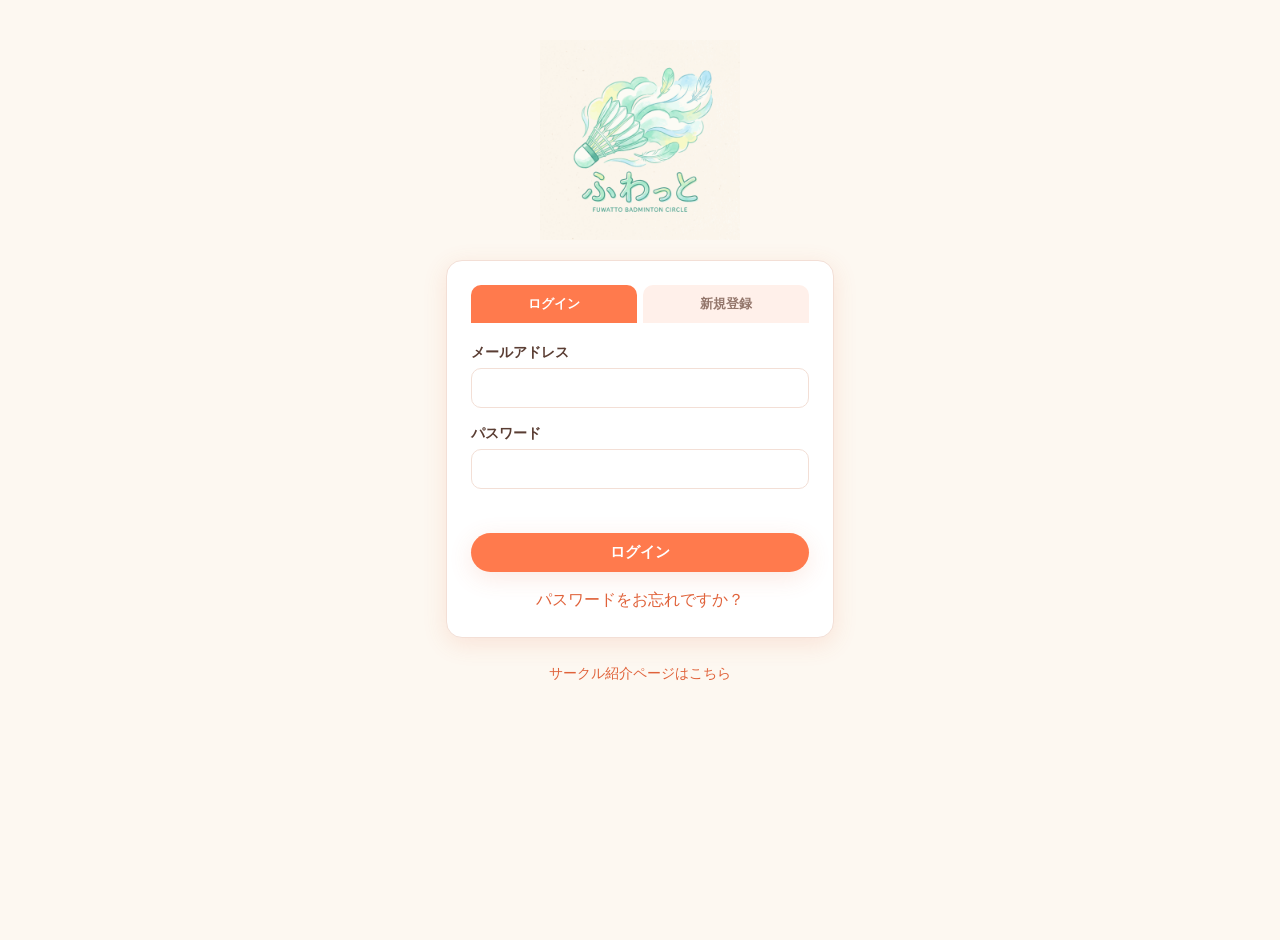
==== index.html @ 2ba86f42 "ピックルボール用メンバーサイト(ふわっと版からコピー、配色のみ変更)" ====
<!DOCTYPE html>
<html lang="ja">
<head>
<meta charset="UTF-8">
<meta name="viewport" content="width=device-width, initial-scale=1.0">
<title>ログイン｜ふわっと メンバーサイト</title>
<link rel="icon" type="image/png" href="assets/icon-32.png">
<link rel="apple-touch-icon" href="assets/icon-180.png">
<link rel="stylesheet" href="css/style.css">
</head>
<body>

<div class="auth-wrap">
  <img class="auth-logo" src="assets/logo-full.png" alt="バドミントンサークル「ふわっと」">

  <div class="card">
    <div class="tabs">
      <button id="tab-login" class="active" type="button">ログイン</button>
      <button id="tab-signup" type="button">新規登録</button>
    </div>

    <!-- ログイン -->
    <form id="form-login">
      <div class="field">
        <label for="login-email">メールアドレス</label>
        <input id="login-email" type="email" required autocomplete="email">
      </div>
      <div class="field">
        <label for="login-pass">パスワード</label>
        <input id="login-pass" type="password" required autocomplete="current-password">
      </div>
      <p class="form-msg" id="login-msg"></p>
      <button class="btn btn-primary" style="width:100%" type="submit">ログイン</button>
      <p class="center mt"><a href="#" id="link-forgot">パスワードをお忘れですか？</a></p>
    </form>

    <!-- 新規登録 -->
    <form id="form-signup" class="hidden">
      <div class="field">
        <label for="su-name">お名前（ニックネーム可）</label>
        <input id="su-name" type="text" required maxlength="30">
      </div>
      <div class="field">
        <label for="su-email">メールアドレス</label>
        <input id="su-email" type="email" required autocomplete="email">
      </div>
      <div class="field">
        <label for="su-pass">パスワード（8文字以上）</label>
        <input id="su-pass" type="password" required minlength="8" autocomplete="new-password">
      </div>
      <div class="field">
        <label for="su-years">バドミントン経験年数</label>
        <select id="su-years" required>
          <option value="0">経験なし（未経験）</option>
          <option value="0.5">1年未満</option>
          <option value="1">1年くらい</option>
          <option value="2">2年くらい</option>
          <option value="3">3年くらい</option>
          <option value="5">4〜6年</option>
          <option value="8">7年以上</option>
        </select>
        <p class="muted">経験年数に応じてレベルタグ（未経験者/初心者/中級/中上級）が自動で付きます</p>
      </div>
      <p class="form-msg" id="signup-msg"></p>
      <button class="btn btn-primary" style="width:100%" type="submit">登録する</button>
    </form>

    <!-- パスワード再設定メール -->
    <form id="form-forgot" class="hidden">
      <p class="muted" style="margin-bottom:12px">登録済みのメールアドレスを入力してください。パスワード再設定用のリンクをお送りします。</p>
      <div class="field">
        <label for="fg-email">メールアドレス</label>
        <input id="fg-email" type="email" required autocomplete="email">
      </div>
      <p class="form-msg" id="forgot-msg"></p>
      <button class="btn btn-primary" style="width:100%" type="submit">再設定メールを送る</button>
      <p class="center mt"><a href="#" id="link-back">ログインに戻る</a></p>
    </form>
  </div>

  <p class="center muted"><a href="https://yoshidotfun.github.io/fuwatto-badminton/">サークル紹介ページはこちら</a></p>
</div>

<script type="module">
import { supa, currentProfile } from "./js/supa.js";

const $ = (id) => document.getElementById(id);
const forms = { login: $("form-login"), signup: $("form-signup"), forgot: $("form-forgot") };
const tabs = { login: $("tab-login"), signup: $("tab-signup") };

function show(name) {
  Object.entries(forms).forEach(([k, f]) => f.classList.toggle("hidden", k !== name));
  tabs.login.classList.toggle("active", name === "login");
  tabs.signup.classList.toggle("active", name === "signup");
}
tabs.login.onclick = () => show("login");
tabs.signup.onclick = () => show("signup");
$("link-forgot").onclick = (e) => { e.preventDefault(); show("forgot"); };
$("link-back").onclick = (e) => { e.preventDefault(); show("login"); };

function msg(id, text, ok = false) {
  const el = $(id);
  el.textContent = text;
  el.className = "form-msg " + (ok ? "ok" : "err");
}

forms.login.onsubmit = async (e) => {
  e.preventDefault();
  msg("login-msg", "");
  const { error } = await supa.auth.signInWithPassword({
    email: $("login-email").value.trim(),
    password: $("login-pass").value,
  });
  if (error) {
    msg("login-msg", error.message.includes("Invalid login")
      ? "メールアドレスまたはパスワードが違います"
      : "ログインできませんでした: " + error.message);
    return;
  }
  location.href = "app.html";
};

forms.signup.onsubmit = async (e) => {
  e.preventDefault();
  msg("signup-msg", "");
  const { error } = await supa.auth.signUp({
    email: $("su-email").value.trim(),
    password: $("su-pass").value,
    options: {
      data: {
        name: $("su-name").value.trim(),
        experience_years: Number($("su-years").value),
      },
    },
  });
  if (error) {
    msg("signup-msg", error.message.includes("already registered")
      ? "このメールアドレスは登録済みです"
      : "登録できませんでした: " + error.message);
    return;
  }
  msg("signup-msg", "確認メールを送信しました。メール内のリンクを開いて登録を完了してください。", true);
  forms.signup.reset();
};

forms.forgot.onsubmit = async (e) => {
  e.preventDefault();
  msg("forgot-msg", "");
  const redirect = location.href.replace(/index\.html.*$/, "").replace(/\/?$/, "/") + "reset.html";
  const { error } = await supa.auth.resetPasswordForEmail($("fg-email").value.trim(), {
    redirectTo: redirect,
  });
  if (error) {
    msg("forgot-msg", "送信できませんでした: " + error.message);
    return;
  }
  msg("forgot-msg", "再設定メールを送信しました。メールをご確認ください。", true);
};

// ボタンをすべて有効化してから、ログイン状態を確認する
const existing = await currentProfile();
if (existing) location.replace("app.html");
</script>
</body>
</html>
---- css/style.css ----
:root {
  --cream: #fdf8f1;
  --mint: #ff7a4d;
  --mint-dark: #e0623a;
  --mint-deep: #c24d28;
  --mint-pale: #fff0ea;
  --sky: #a8d5ee;
  --sun: #f2ecb6;
  --ink: #5a3d33;
  --ink-soft: #94776c;
  --line: #f3dfd6;
  --white: #ffffff;
  --danger: #b83a3a;
  --shadow: 0 6px 24px rgba(224, 98, 58, 0.14);
}

* { box-sizing: border-box; margin: 0; padding: 0; }

body {
  font-family: "Hiragino Maru Gothic ProN", "Hiragino Kaku Gothic ProN", "Yu Gothic", "Meiryo", sans-serif;
  background: var(--cream);
  color: var(--ink);
  line-height: 1.7;
  min-height: 100vh;
}

a { color: var(--mint-dark); text-decoration: none; }
img { max-width: 100%; }
button { font-family: inherit; cursor: pointer; }
input, select, textarea { font-family: inherit; font-size: 1rem; }

.wrap { max-width: 960px; margin: 0 auto; padding: 0 16px; }

/* ---------- header ---------- */
.site-header {
  position: sticky; top: 0; z-index: 50;
  background: rgba(253, 248, 241, 0.94);
  backdrop-filter: blur(6px);
  border-bottom: 1px solid var(--line);
}
.site-header .inner {
  max-width: 960px; margin: 0 auto; padding: 10px 16px;
  display: flex; align-items: center; justify-content: space-between; gap: 12px;
}
.brand { display: flex; align-items: center; gap: 8px; font-weight: 700; color: var(--mint-deep); font-size: 1.05rem; }
.brand img { width: 32px; height: 32px; }
.header-actions { display: flex; align-items: center; gap: 10px; flex-wrap: wrap; }
.header-actions .who { font-size: 0.82rem; color: var(--ink-soft); }

/* ---------- buttons ---------- */
.btn {
  display: inline-block; border: none; border-radius: 999px;
  padding: 10px 22px; font-weight: 700; font-size: 0.92rem;
  transition: transform 0.15s, box-shadow 0.15s, background 0.15s;
}
.btn:disabled { opacity: 0.5; cursor: not-allowed; }
.btn-primary { background: var(--mint); color: var(--white); box-shadow: var(--shadow); }
.btn-primary:hover:not(:disabled) { background: var(--mint-dark); transform: translateY(-1px); }
.btn-outline { background: var(--white); color: var(--mint-dark); border: 2px solid var(--mint); }
.btn-outline:hover:not(:disabled) { background: var(--mint-pale); }
.btn-danger { background: var(--white); color: var(--danger); border: 2px solid var(--danger); }
.btn-danger:hover:not(:disabled) { background: #fdf0ef; }
.btn-sm { padding: 6px 14px; font-size: 0.82rem; }

/* ---------- cards / sections ---------- */
main { padding: 28px 0 64px; }
.card {
  background: var(--white); border: 1px solid var(--line);
  border-radius: 16px; box-shadow: var(--shadow);
  padding: 24px; margin-bottom: 24px;
}
.card h2 { font-size: 1.1rem; color: var(--mint-deep); margin-bottom: 14px; }
.card h3 { font-size: 0.98rem; color: var(--mint-deep); margin: 14px 0 8px; }
.muted { color: var(--ink-soft); font-size: 0.86rem; }

/* ---------- auth ---------- */
.auth-wrap { max-width: 420px; margin: 40px auto; padding: 0 16px; }
.auth-logo { width: 200px; margin: 0 auto 20px; display: block; }
.tabs { display: flex; gap: 6px; margin-bottom: 18px; }
.tabs button {
  flex: 1; padding: 10px; border: none; border-radius: 10px 10px 0 0;
  background: var(--mint-pale); color: var(--ink-soft); font-weight: 700;
}
.tabs button.active { background: var(--mint); color: var(--white); }

.field { margin-bottom: 14px; }
.field label { display: block; font-size: 0.85rem; font-weight: 700; margin-bottom: 4px; color: var(--ink); }
.field input, .field select, .field textarea {
  width: 100%; padding: 10px 12px; border: 1.5px solid var(--line);
  border-radius: 10px; background: var(--white);
}
.field input:focus, .field select:focus, .field textarea:focus {
  outline: 2px solid var(--mint); border-color: transparent;
}
.form-msg { margin: 10px 0; font-size: 0.88rem; min-height: 1.4em; }
.form-msg.ok { color: var(--mint-deep); }
.form-msg.err { color: var(--danger); }

/* ---------- level tags ---------- */
.tag {
  display: inline-block; padding: 2px 12px; border-radius: 999px;
  font-size: 0.78rem; font-weight: 700; color: var(--white);
}
.tag-未経験者 { background: #b8ceca; }
.tag-初心者 { background: var(--mint); }
.tag-中級 { background: #5aa9d6; }
.tag-中上級 { background: #8e7cc3; }
.tag-admin { background: #e8a13c; }

/* ---------- calendar ---------- */
.cal-head { display: flex; align-items: center; justify-content: space-between; margin-bottom: 10px; }
.cal-head .month { font-weight: 800; font-size: 1.1rem; color: var(--mint-deep); }
.cal-grid {
  display: grid; grid-template-columns: repeat(7, 1fr);
  border-top: 1px solid var(--line); border-left: 1px solid var(--line);
  border-radius: 8px; overflow: hidden;
}
.cal-cell {
  min-height: 64px; padding: 4px 6px; font-size: 0.8rem;
  border-right: 1px solid var(--line); border-bottom: 1px solid var(--line);
  background: var(--white); position: relative;
}
.cal-cell.dow { min-height: auto; text-align: center; font-weight: 700; background: var(--mint-pale); color: var(--mint-deep); }
.cal-cell.other { background: #faf7f2; color: #c5bfb5; }
.cal-cell.today .daynum { background: var(--mint); color: var(--white); border-radius: 999px; }
.daynum { display: inline-block; min-width: 22px; text-align: center; }
.cal-ev {
  display: block; margin-top: 2px; padding: 1px 6px; border-radius: 6px;
  background: var(--mint-pale); color: var(--mint-deep);
  font-size: 0.72rem; font-weight: 700; white-space: nowrap; overflow: hidden; text-overflow: ellipsis;
  border: none; width: 100%; text-align: left;
}
.cal-ev.joined { background: var(--mint); color: var(--white); }

/* ---------- event list / detail ---------- */
.ev-item {
  display: flex; align-items: center; justify-content: space-between; gap: 12px;
  padding: 12px 0; border-bottom: 1px solid var(--line); flex-wrap: wrap;
}
.ev-item:last-child { border-bottom: none; }
.ev-when { font-weight: 800; color: var(--mint-deep); min-width: 9em; }
.ev-title { font-weight: 700; }
.ev-meta { font-size: 0.82rem; color: var(--ink-soft); }

/* ---------- court view ---------- */
.court-grid { display: grid; grid-template-columns: repeat(auto-fill, minmax(200px, 1fr)); gap: 14px; margin-top: 10px; }
.court {
  border: 2px solid var(--mint); border-radius: 12px; overflow: hidden; background: var(--mint-pale);
}
.court .court-name { background: var(--mint); color: var(--white); text-align: center; font-weight: 800; font-size: 0.85rem; padding: 3px; }
.court .pairs { display: grid; grid-template-columns: 1fr 1fr; }
.court .pair { padding: 10px 6px; text-align: center; }
.court .pair + .pair { border-left: 2px dashed var(--mint); }
.court .p-num {
  display: inline-block; margin: 2px; min-width: 34px; padding: 4px 6px;
  background: var(--white); border-radius: 8px; font-weight: 800; color: var(--ink);
  border: 1.5px solid var(--line);
}
.court .p-num.me { background: var(--mint-dark); color: var(--white); border-color: var(--mint-dark); }
.rest-row { margin-top: 10px; font-size: 0.88rem; }

/* ---------- tables ---------- */
.table-scroll { overflow-x: auto; }
table.list { width: 100%; border-collapse: collapse; font-size: 0.9rem; }
table.list th, table.list td { padding: 9px 10px; text-align: left; border-bottom: 1px solid var(--line); white-space: nowrap; }
table.list th { background: var(--mint-pale); color: var(--mint-deep); font-size: 0.8rem; }

/* ---------- price card ---------- */
.price-card { display: flex; align-items: baseline; gap: 10px; flex-wrap: wrap; }
.price-big { font-size: 2rem; font-weight: 800; color: var(--mint-deep); font-variant-numeric: tabular-nums; }

/* ---------- misc ---------- */
.row { display: flex; gap: 10px; flex-wrap: wrap; align-items: center; }
.grow { flex: 1; }
.hidden { display: none !important; }
.center { text-align: center; }
.mt { margin-top: 14px; }

@media (max-width: 560px) {
  .cal-cell { min-height: 52px; }
  .ev-when { min-width: auto; }
}
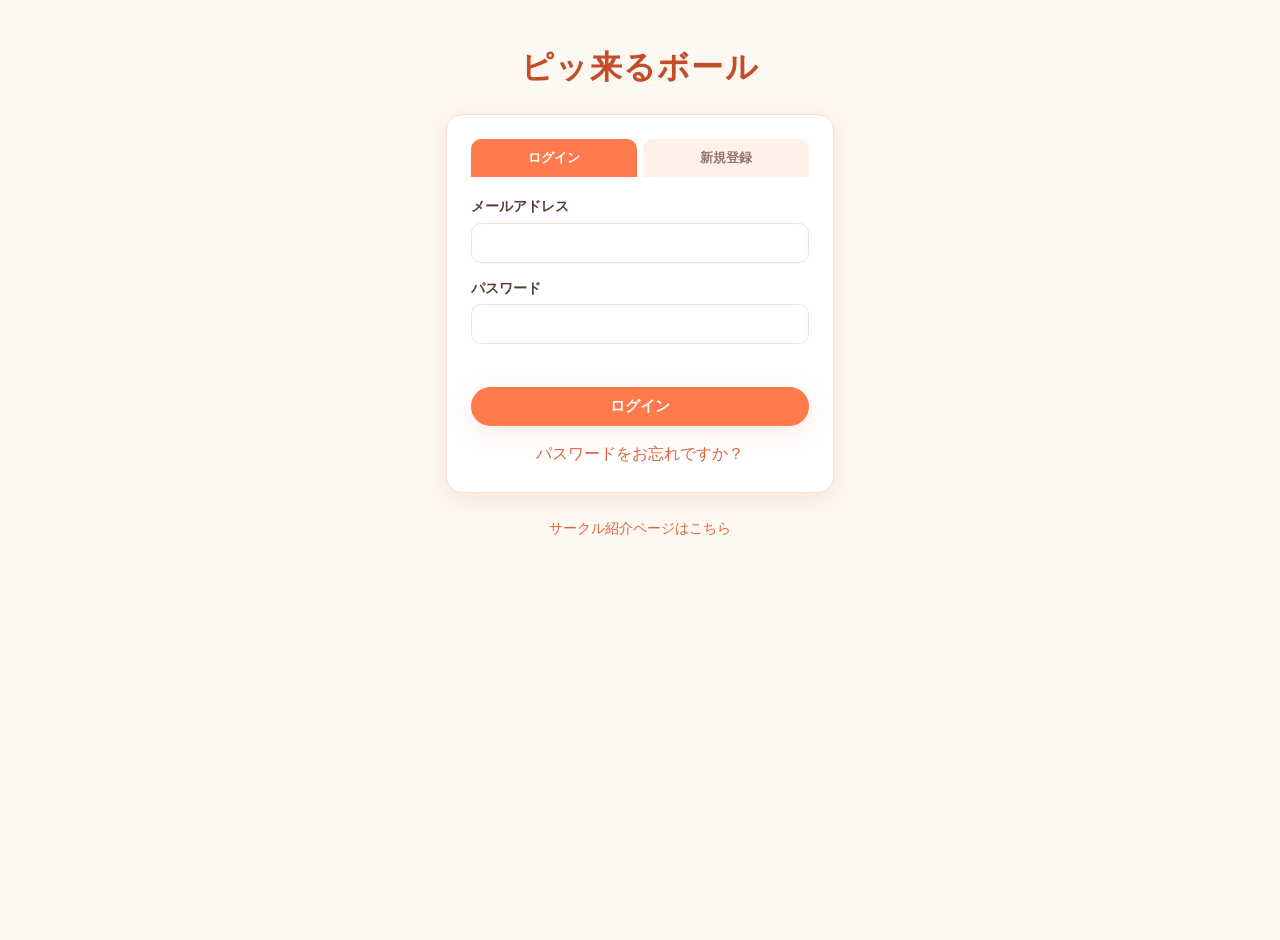
==== commit 5ca9ceaf: "認証完了ページ追加、ピックルボール表記へ変更、シャトル価格を削除" ====
--- a/index.html
+++ b/index.html
@@ -3,7 +3,7 @@
 <head>
 <meta charset="UTF-8">
 <meta name="viewport" content="width=device-width, initial-scale=1.0">
-<title>ログイン｜ふわっと メンバーサイト</title>
+<title>ログイン｜ピッ来るボール メンバーサイト</title>
 <link rel="icon" type="image/png" href="assets/icon-32.png">
 <link rel="apple-touch-icon" href="assets/icon-180.png">
 <link rel="stylesheet" href="css/style.css">
@@ -11,7 +11,7 @@
 <body>
 
 <div class="auth-wrap">
-  <img class="auth-logo" src="assets/logo-full.png" alt="バドミントンサークル「ふわっと」">
+  <h1 class="auth-logo-text">ピッ来るボール</h1>
 
   <div class="card">
     <div class="tabs">
@@ -49,7 +49,7 @@
         <input id="su-pass" type="password" required minlength="8" autocomplete="new-password">
       </div>
       <div class="field">
-        <label for="su-years">バドミントン経験年数</label>
+        <label for="su-years">ピックルボール経験年数</label>
         <select id="su-years" required>
           <option value="0">経験なし（未経験）</option>
           <option value="0.5">1年未満</option>
@@ -78,7 +78,7 @@
     </form>
   </div>
 
-  <p class="center muted"><a href="https://yoshidotfun.github.io/fuwatto-badminton/">サークル紹介ページはこちら</a></p>
+  <p class="center muted"><a href="https://yoshidotfun.github.io/pickleball/">サークル紹介ページはこちら</a></p>
 </div>
 
 <script type="module">
@@ -127,6 +127,7 @@
     email: $("su-email").value.trim(),
     password: $("su-pass").value,
     options: {
+      emailRedirectTo: location.href.replace(/index\.html.*$/, "").replace(/\/?$/, "/") + "confirmed.html",
       data: {
         name: $("su-name").value.trim(),
         experience_years: Number($("su-years").value),
--- a/css/style.css
+++ b/css/style.css
@@ -180,3 +180,5 @@
   .cal-cell { min-height: 52px; }
   .ev-when { min-width: auto; }
 }
+
+.auth-logo-text { text-align: center; color: var(--mint-deep); font-size: 2rem; font-weight: 800; margin: 0 0 20px; letter-spacing: 0.04em; }
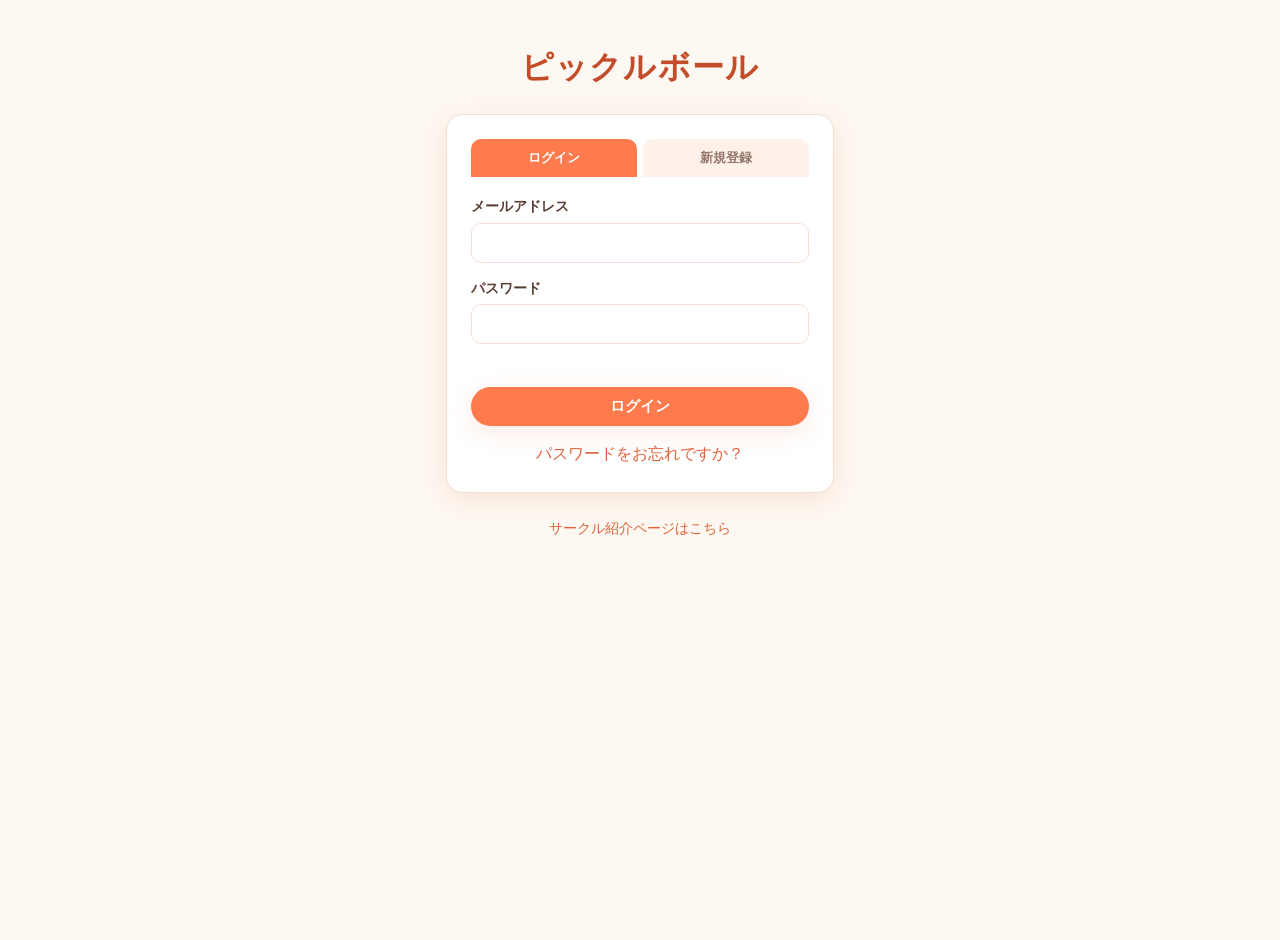
==== commit 0390ae3a: "表記の誤字修正: ピックルボール" ====
--- a/index.html
+++ b/index.html
@@ -3,7 +3,7 @@
 <head>
 <meta charset="UTF-8">
 <meta name="viewport" content="width=device-width, initial-scale=1.0">
-<title>ログイン｜ピッ来るボール メンバーサイト</title>
+<title>ログイン｜ピックルボール メンバーサイト</title>
 <link rel="icon" type="image/png" href="assets/icon-32.png">
 <link rel="apple-touch-icon" href="assets/icon-180.png">
 <link rel="stylesheet" href="css/style.css">
@@ -11,7 +11,7 @@
 <body>
 
 <div class="auth-wrap">
-  <h1 class="auth-logo-text">ピッ来るボール</h1>
+  <h1 class="auth-logo-text">ピックルボール</h1>
 
   <div class="card">
     <div class="tabs">
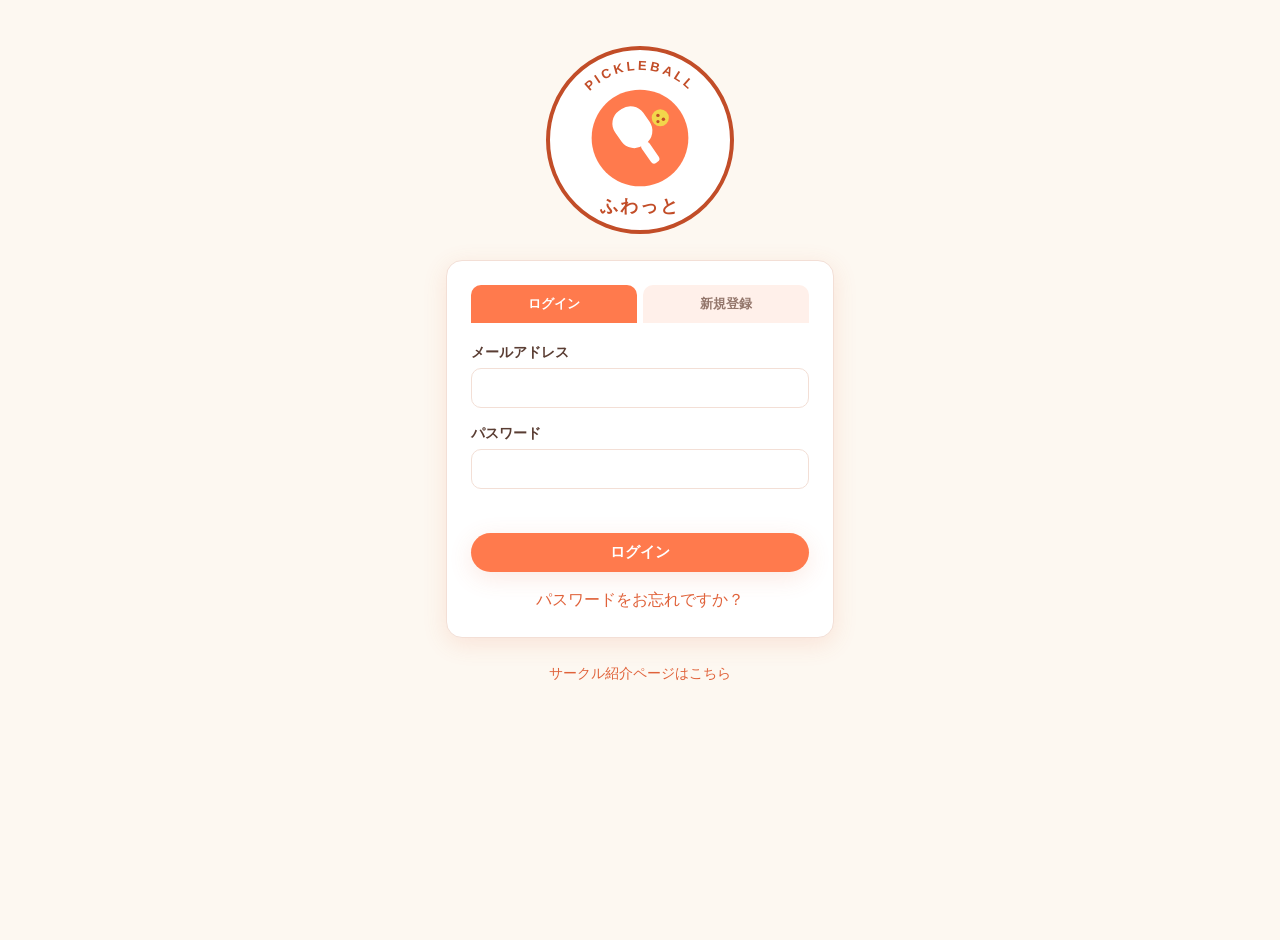
==== commit cf258e42: "パドル登録、番号を変えない振り直し、正式ロゴ（エンブレム） - マイパドル（ラケット）の有無を登録・編集、管理画面に表示 - 振り直しで番号を維持し、終了したゲームは残して残りだけ組み直す - ロゴC" ====
--- a/index.html
+++ b/index.html
@@ -11,7 +11,7 @@
 <body>
 
 <div class="auth-wrap">
-  <h1 class="auth-logo-text">ピックルボール</h1>
+  <img class="auth-logo" src="assets/logo.svg" alt="ピックルボールサークル「ふわっと」">
 
   <div class="card">
     <div class="tabs">
@@ -61,6 +61,14 @@
         </select>
         <p class="muted">経験年数に応じてレベルタグ（未経験者/初心者/中級/中上級）が自動で付きます</p>
       </div>
+      <div class="field">
+        <label for="su-paddle">マイパドル（ラケット）</label>
+        <select id="su-paddle" required>
+          <option value="" selected disabled>選択してください</option>
+          <option value="true">持っている</option>
+          <option value="false">持っていない（貸出希望）</option>
+        </select>
+      </div>
       <p class="form-msg" id="signup-msg"></p>
       <button class="btn btn-primary" style="width:100%" type="submit">登録する</button>
     </form>
@@ -78,7 +86,7 @@
     </form>
   </div>
 
-  <p class="center muted"><a href="https://yoshidotfun.github.io/pickleball/">サークル紹介ページはこちら</a></p>
+  <p class="center muted"><a href="https://degitail.github.io/pickleball/">サークル紹介ページはこちら</a></p>
 </div>
 
 <script type="module">
@@ -131,6 +139,7 @@
       data: {
         name: $("su-name").value.trim(),
         experience_years: Number($("su-years").value),
+        has_paddle: $("su-paddle").value === "true",
       },
     },
   });
--- a/css/style.css
+++ b/css/style.css
@@ -182,3 +182,5 @@
 }
 
 .auth-logo-text { text-align: center; color: var(--mint-deep); font-size: 2rem; font-weight: 800; margin: 0 0 20px; letter-spacing: 0.04em; }
+.round-done { opacity: 0.4; filter: grayscale(1); }
+.round-sec h3 .btn { margin-left: 8px; vertical-align: middle; }
